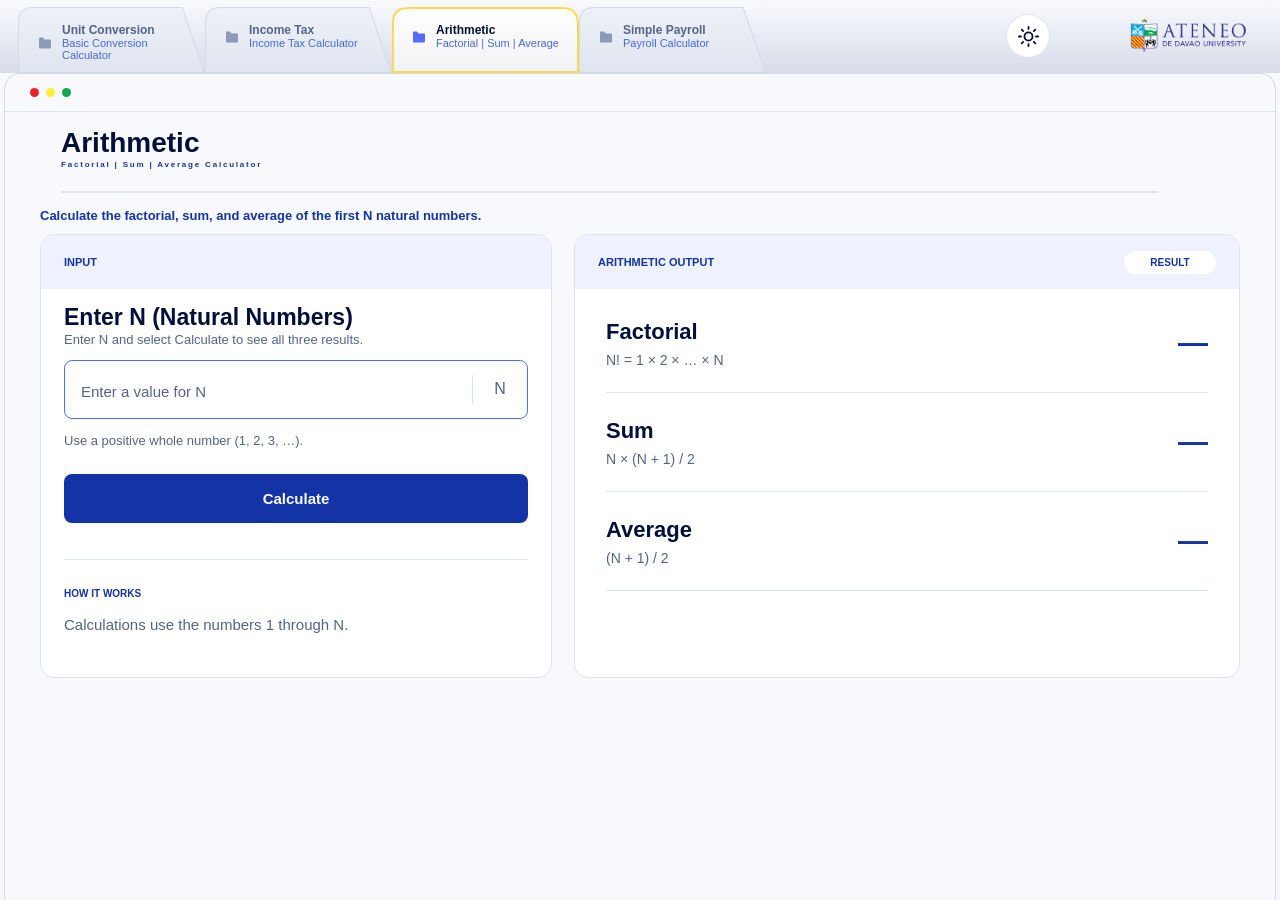
==== arithmetic.html @ 36c7a30d "Add files via upload" ====
<!doctype html>
<html lang="en">
  <head>
    <meta charset="UTF-8" />
    <meta name="viewport" content="width=device-width, initial-scale=1.0" />
    <meta name="description" content="Factorial, sum, and average of the first N natural numbers" />
    <link rel="icon" type="image/png" href="favicon.png" />
    <title>Arithmetic | CS 1130</title>
    <link rel="stylesheet" href="styles.css" />
    <script>
      if (localStorage.getItem("cs1130-theme") === "dark") {
        document.documentElement.dataset.theme = "dark";
      }
    </script>
  </head>
  <body>
    <div class="app-frame">
      <header class="top-navigation">
        <a href="index.html" class="logo-link" aria-label="Return to Home Page" title="Return to Home Page">
          <img
          id="ateneo-logo"
          class="ateneo-logo"
          src="assets/a1c12.png"
          alt="Ateneo de Davao University"
        />
        </a>
        <nav class="assignment-tabs" aria-label="Assignments">
          <a class="assignment-tab" href="unit-conversion.html">
            <img class="tab-shape light-active" src="assets/8b995.svg" alt="" />
            <img class="tab-shape light-inactive" src="assets/d2b93.svg" alt="" />
            <img class="tab-shape dark-active" src="assets/47702.svg" alt="" />
            <img class="tab-shape dark-inactive" src="assets/4b747.svg" alt="" />
            <span class="tab-copy">
              <img class="folder-icon light-folder" src="assets/92afd.svg" alt="" />
              <img class="folder-icon dark-folder" src="assets/79f76.svg" alt="" />
              <span>
                <strong>Unit Conversion</strong>
                <small>Basic Conversion Calculator</small>
              </span>
            </span>
          </a>
          <a class="assignment-tab" href="income-tax-calculator.html">
            <img class="tab-shape light-active" src="assets/8b995.svg" alt="" />
            <img class="tab-shape light-inactive" src="assets/d2b93.svg" alt="" />
            <img class="tab-shape dark-active" src="assets/47702.svg" alt="" />
            <img class="tab-shape dark-inactive" src="assets/4b747.svg" alt="" />
            <span class="tab-copy">
              <img class="folder-icon light-folder" src="assets/92afd.svg" alt="" />
              <img class="folder-icon dark-folder" src="assets/79f76.svg" alt="" />
              <span>
                <strong>Income Tax</strong>
                <small>Income Tax Calculator</small>
              </span>
            </span>
          </a>
          <a class="assignment-tab active" href="arithmetic.html" aria-current="page">
            <img class="tab-shape light-active" src="assets/8b995.svg" alt="" />
            <img class="tab-shape light-inactive" src="assets/d2b93.svg" alt="" />
            <img class="tab-shape dark-active" src="assets/47702.svg" alt="" />
            <img class="tab-shape dark-inactive" src="assets/4b747.svg" alt="" />
            <span class="tab-copy">
              <img class="folder-icon light-folder" src="assets/15833.svg" alt="" />
              <img class="folder-icon dark-folder" src="assets/412c1.svg" alt="" />
              <span>
                <strong>Arithmetic</strong>
                <small>Factorial | Sum | Average</small>
              </span>
            </span>
          </a>
          <a class="assignment-tab" href="simple-payroll.html">
            <img class="tab-shape light-active" src="assets/8b995.svg" alt="" />
            <img class="tab-shape light-inactive" src="assets/d2b93.svg" alt="" />
            <img class="tab-shape dark-active" src="assets/47702.svg" alt="" />
            <img class="tab-shape dark-inactive" src="assets/4b747.svg" alt="" />
            <span class="tab-copy">
              <img class="folder-icon light-folder" src="assets/92afd.svg" alt="" />
              <img class="folder-icon dark-folder" src="assets/79f76.svg" alt="" />
              <span>
                <strong>Simple Payroll</strong>
                <small>Payroll Calculator</small>
              </span>
            </span>
          </a>
        </nav>
        <button
          id="theme-button"
          class="theme-button"
          type="button"
          aria-label="Switch to dark mode"
        >
          <img id="theme-icon" src="assets/b1186.svg" alt="" />
        </button>
      </header>
      <main class="workspace">
        <div class="window-dots" aria-hidden="true">
          <img src="assets/c9fa6.svg" alt="" />
          <img src="assets/9e541.svg" alt="" />
          <img src="assets/86e71.svg" alt="" />
        </div>
        <div class="workspace-content">
          <header class="page-title">
            <h1>Arithmetic</h1>
            <p>Factorial | Sum | Average Calculator</p>
          </header>
          <p class="instruction">Calculate the factorial, sum, and average of the first N natural numbers.</p>
          <div class="arithmetic-layout">
            <section class="panel arithmetic-input">
              <header class="panel-header">
                <strong>INPUT</strong>
              </header>
              <div class="panel-body">
                <h2>Enter N (Natural Numbers)</h2>
                <p>Enter N and select Calculate to see all three results.</p>
                <div class="number-field">
                  <input
                    id="arithmetic-n-input"
                    type="number"
                    min="1"
                    step="1"
                    placeholder="Enter a value for N"
                    aria-label="Natural number N"
                  />
                  <span>N</span>
                </div>
                <p id="arithmetic-help" class="input-help">
                  Use a positive whole number (1, 2, 3, …).
                </p>
                <button id="arithmetic-calc-btn" class="primary-button" type="button">
                  Calculate
                </button>
                <div class="how-it-works">
                  <strong>HOW IT WORKS</strong>
                  <p>Calculations use the numbers 1 through N.</p>
                </div>
              </div>
            </section>
            <section class="panel arithmetic-output">
              <header class="panel-header">
                <strong>ARITHMETIC OUTPUT</strong>
                <span>RESULT</span>
              </header>
              <div class="panel-body">
                <div class="arithmetic-row">
                  <span>
                    <strong>Factorial</strong>
                    <small>N! = 1 × 2 × … × N</small>
                  </span>
                  <b id="res-factorial">—</b>
                </div>
                <div class="arithmetic-row">
                  <span>
                    <strong>Sum</strong>
                    <small>N × (N + 1) / 2</small>
                  </span>
                  <b id="res-sum">—</b>
                </div>
                <div class="arithmetic-row">
                  <span>
                    <strong>Average</strong>
                    <small>(N + 1) / 2</small>
                  </span>
                  <b id="res-average">—</b>
                </div>
              </div>
            </section>
          </div>
        </div>
      </main>
    </div>
    <script>
      (function () {
        const logo = document.getElementById("ateneo-logo");
        const btn = document.getElementById("theme-button");
        const icon = document.getElementById("theme-icon");

        function applyTheme(isDark) {
          document.documentElement.dataset.theme = isDark ? "dark" : "light";
          localStorage.setItem("cs1130-theme", isDark ? "dark" : "light");
          logo.src = isDark ? "assets/cee41.png" : "assets/a1c12.png";
          icon.src = isDark ? "assets/c409f.svg" : "assets/b1186.svg";
          btn.setAttribute("aria-label", isDark ? "Switch to light mode" : "Switch to dark mode");
        }

        applyTheme(localStorage.getItem("cs1130-theme") === "dark");

        btn.addEventListener("click", function () {
          const isDark = document.documentElement.dataset.theme === "dark";
          applyTheme(!isDark);
        });
      })();
    </script>
    <script>
    <!-- Arithmetic Calculator Script -->
---- styles.css ----
*, ::before, ::after {
  box-sizing: border-box;
  border-width: 0;
  border-style: solid;
}
html, body, h1, h2, h3, p, figure, blockquote, ul, ol, dl, dd {
  margin: 0;
}
button, input, select, textarea {
  font-family: inherit;
  font-size: 100%;
  font-weight: inherit;
  line-height: inherit;
  color: inherit;
  margin: 0;
  padding: 0;
}
img, svg {
  display: block;
  max-width: 100%;
}
table {
  text-indent: 0;
  border-color: inherit;
  border-collapse: collapse;
}


@font-face {
  font-family: "Arimo:Bold";
  src: url("https://static.figma.com/font/Arimo_wght__1") format("woff2");
  font-style: normal;
  font-weight: 700;
}

@font-face {
  font-family: "Arimo:Regular";
  src: url("https://static.figma.com/font/Arimo_wght__1") format("woff2");
  font-style: normal;
  font-weight: 400;
}


  :root {
    color: #00103b;
    background: #f7f9fd;
    font-family: "Arimo:Regular", Arial, sans-serif;
    font-synthesis: none;
    --page: #f7f9fd;
    --workspace: #f8f9fd;
    --surface: #ffffff;
    --surface-soft: #eef2ff;
    --surface-row: #f8f9fd;
    --text: #00103b;
    --muted: #526587;
    --primary: #1433a6;
    --button: #1433a6;
    --border: #dde3ef;
    --frame-border: #d2daea;
    --nav-start: #f8fafd;
    --nav-end: #d8dcea;
  }

  :root[data-theme="dark"] {
    color: #edf2ff;
    background: #101625;
    --page: #101625;
    --workspace: #141d2e;
    --surface: #1a2438;
    --surface-soft: #23304b;
    --surface-row: #141d2e;
    --text: #edf2ff;
    --muted: #afbedb;
    --primary: #a4b8ff;
    --button: #4864df;
    --border: #35435d;
    --frame-border: #35435d;
    --nav-start: #1a2438;
    --nav-end: #101827;
  }

body {
    min-width: 320px;
    min-height: 100vh;
    background: var(--page);
  }

button,
input {
  font: inherit;
}

* {
  scrollbar-color: var(--muted) var(--workspace);
}

.app-frame {
  min-height: 100vh;
  background: var(--page);
}

.top-navigation {
  position: relative;
  height: 73px;
  overflow: hidden;
  background: linear-gradient(180deg, var(--nav-start), var(--nav-end));
}

.assignment-tabs {
  position: absolute;
  left: 18px;
  top: 7px;
  display: flex;
  width: min(748px, calc(100% - 470px));
}

.assignment-tab {
  position: relative;
  width: 187px;
  height: 66px;
  flex: 0 0 187px;
  color: #475f8c;
  text-decoration: none;
}

.tab-shape {
  position: absolute;
  inset: 0;
  width: 188px;
  height: 66px;
}

.assignment-tab .light-active,
.assignment-tab .dark-active,
.assignment-tab .dark-inactive,
[data-theme="dark"] .assignment-tab .light-inactive {
  display: none;
}

.assignment-tab.active .light-inactive,
[data-theme="dark"] .assignment-tab .light-active {
  display: none;
}

.assignment-tab.active .light-active,
[data-theme="dark"] .assignment-tab .dark-inactive,
[data-theme="dark"] .assignment-tab.active .dark-active {
  display: block;
}

[data-theme="dark"] .assignment-tab.active .dark-inactive {
  display: none;
}

.tab-copy {
  position: absolute;
  z-index: 1;
  top: 17px;
  left: 20px;
  display: flex;
  gap: 10px;
  align-items: center;
}

.folder-icon {
  width: 14px;
  height: 14px;
  flex: 0 0 14px;
}

.dark-folder,
[data-theme="dark"] .light-folder {
  display: none;
}

[data-theme="dark"] .dark-folder {
  display: block;
}

.tab-copy > span {
  display: flex;
  width: 135px;
  flex-direction: column;
  gap: 2px;
}

.tab-copy strong {
  color: var(--text);
  font-family: "Arimo:Bold", Arial, sans-serif;
  font-size: 12px;
  line-height: 1;
}

.assignment-tab:not(.active) .tab-copy strong {
  color: var(--muted);
}

.tab-copy small {
  color: #4669ea;
  font-family: "Arimo:Regular", Arial, sans-serif;
  font-size: 11px;
  line-height: 1.05;
}

[data-theme="dark"] .tab-copy small {
  color: #a6b8ff;
}

.ateneo-logo {
  position: absolute;
  z-index: 2;
  top: -9px;
  right: 26px;
  width: 182px;
  height: 102px;
  object-fit: contain;
  pointer-events: none;
}

.theme-button {
  position: absolute;
  z-index: 3;
  top: 14px;
  right: 230px;
  display: flex;
  align-items: center;
  justify-content: center;
  width: 44px;
  height: 44px;
  padding: 0;
  border: 1px solid var(--border);
  border-radius: 50%;
  background: var(--surface);
  cursor: pointer;
}

.theme-button img {
  display: block;
  width: 21px;
  height: 21px;
  object-fit: contain;
  flex-shrink: 0;
  margin: 0;
}

.workspace {
  min-height: calc(100vh - 73px);
  margin: 0 4px;
  overflow: hidden;
  border: 1px solid var(--frame-border);
  border-bottom: 0;
  border-radius: 16px 16px 0 0;
  background: var(--workspace);
}

.window-dots {
  display: flex;
  height: 38px;
  gap: 7px;
  align-items: center;
  padding-left: 25px;
  border-bottom: 1px solid var(--border);
}

.window-dots img {
  width: 9px;
  height: 9px;
}

.workspace-content {
  width: min(1200px, calc(100% - 50px));
  margin: 0 auto;
  padding: 14px 0 54px;
}

.page-title {
  height: 67px;
  margin: 0 82px 13px 21px;
  border-bottom: 2px solid var(--border);
}

.page-title h1 {
  color: var(--text);
  font-family: "Arimo:Bold", Arial, sans-serif;
  font-size: 28px;
  line-height: 34px;
}

.page-title p {
  color: var(--primary);
  font-family: "Arimo:Bold", Arial, sans-serif;
  font-size: 8px;
  font-weight: 700;
  letter-spacing: 1.8px;
}

.instruction {
  margin-bottom: 8px;
  color: var(--primary);
  font-family: "Arimo:Bold", Arial, sans-serif;
  font-size: 13px;
  font-weight: 700;
  line-height: 20px;
}

.conversion-layout,
.arithmetic-layout {
  display: grid;
  grid-template-columns: minmax(360px, 512px) minmax(480px, 1fr);
  gap: 22px;
}

.panel {
  overflow: hidden;
  border: 1px solid var(--border);
  border-radius: 14px;
  background: var(--surface);
}

.panel-header {
  display: flex;
  height: 54px;
  align-items: center;
  justify-content: space-between;
  padding: 0 23px;
  background: var(--surface-soft);
  color: var(--primary);
  font-family: "Arimo:Bold", Arial, sans-serif;
  font-size: 11px;
  font-weight: 700;
}

.panel-header > span {
  min-width: 92px;
  padding: 6px 14px;
  border-radius: 999px;
  background: var(--surface);
  font-size: 10px;
  text-align: center;
}

.conversion-controls,
.conversion-output,
.arithmetic-input,
.arithmetic-output {
  min-height: 444px;
}

.conversion-controls .panel-body {
  padding: 7px 23px 20px;
}

.panel h2 {
  color: var(--text);
  font-family: "Arimo:Bold", Arial, sans-serif;
  font-size: 21px;
  font-weight: 700;
  line-height: 1.25;
}

.conversion-controls h2 {
  margin-bottom: 9px;
}

.unit-column-labels {
  display: grid;
  grid-template-columns: repeat(2, 1fr);
  gap: 16px;
  margin-bottom: 7px;
  color: var(--muted);
  font-family: "Arimo:Bold", Arial, sans-serif;
  font-size: 11px;
  text-transform: uppercase;
}

.unit-options {
  display: grid;
  grid-template-columns: repeat(2, 1fr);
  gap: 10px 16px;
}

.unit-option {
  display: flex;
  height: 56px;
  align-items: center;
  justify-content: space-between;
  padding: 0 15px;
  border: 1px solid var(--border);
  border-radius: 9px;
  background: var(--workspace);
  color: var(--text);
  cursor: pointer;
  font-family: "Arimo:Bold", Arial, sans-serif;
  font-size: 15px;
}

.unit-option strong {
  color: var(--muted);
  font-size: 16px;
}

.unit-option.selected {
  border-color: var(--button);
  background: var(--button);
  color: white;
}

.unit-option.selected strong {
  color: white;
}

[data-theme="dark"] .unit-option.selected {
  color: #edf2ff;
}

.section-label {
  display: block;
  margin: 28px 0 10px;
  color: var(--primary);
  font-family: "Arimo:Bold", Arial, sans-serif;
  font-size: 11px;
  font-weight: 700;
}

.number-field,
.currency-field {
  display: flex;
  height: 59px;
  overflow: hidden;
  border: 1px solid #526dff;
  border-radius: 8px;
  background: var(--surface);
}

[data-theme="dark"] .number-field,
[data-theme="dark"] .currency-field,
[data-theme="dark"] .employee-card input,
[data-theme="dark"] .delete-area input {
  border-color: #829aff;
}

.number-field input,
.currency-field input {
  min-width: 0;
  flex: 1;
  border: 0;
  outline: 0;
  background: transparent;
  color: var(--text);
  font-family: "Arimo:Bold", Arial, sans-serif;
  font-size: 24px;
  font-weight: 700;
  padding: 0 16px;
}

.number-field input::placeholder,
.currency-field input::placeholder {
  color: var(--muted);
  font-family: "Arimo:Regular", Arial, sans-serif;
  font-size: 15px;
  font-weight: 400;
}

.number-field > span {
  display: grid;
  width: 55px;
  height: 29px;
  place-items: center;
  align-self: center;
  border-left: 1px solid var(--border);
  color: var(--muted);
  font-family: "Arimo:Bold", Arial, sans-serif;
  font-size: 16px;
}

.conversion-action {
  display: grid;
  grid-template-columns: 1fr 162px;
  gap: 16px;
  align-items: center;
  margin-top: 17px;
}

.conversion-action p {
  color: var(--muted);
  font-size: 12px;
}

.primary-button {
  height: 49px;
  border: 0;
  border-radius: 8px;
  background: var(--button);
  color: white;
  cursor: pointer;
  font-family: "Arimo:Bold", Arial, sans-serif;
  font-size: 15px;
  font-weight: 700;
}

.primary-button:hover {
  filter: brightness(1.08);
}

.conversion-output .panel-body {
  padding: 29px 31px 20px;
}

.equals-copy {
  margin-top: 15px;
  color: var(--muted);
  font-size: 16px;
}

.large-result {
  display: flex;
  align-items: flex-start;
  margin-top: 30px;
  color: var(--primary);
  font-family: "Arimo:Bold", Arial, sans-serif;
}

.large-result strong {
  max-width: calc(100% - 95px);
  overflow: hidden;
  font-size: clamp(64px, 7.6vw, 96px);
  line-height: 1;
  text-overflow: ellipsis;
}

.large-result span {
  margin: 7px 0 0 12px;
  font-size: 44px;
  line-height: 1;
}

.result-name {
  margin: 8px 0 25px 3px;
  color: var(--muted);
  font-size: 16px;
}

.formula {
  display: flex;
  flex-direction: column;
  gap: 11px;
  padding-top: 23px;
  border-top: 1px solid var(--border);
}

.formula span {
  color: var(--primary);
  font-family: "Arimo:Bold", Arial, sans-serif;
  font-size: 10px;
  font-weight: 700;
}

.formula strong {
  color: var(--text);
  font-family: "Arimo:Bold", Arial, sans-serif;
  font-size: 18px;
}

.tax-layout {
  display: grid;
  grid-template-columns: minmax(520px, 708px) minmax(340px, 468px);
  gap: 22px;
}

.tax-table-panel {
  min-height: 444px;
}

.tax-table-panel .panel-body {
  padding: 14px 15px 0;
}

.tax-table {
  font-size: 13px;
}

.tax-table-heading,
.tax-column-labels,
.tax-row {
  display: grid;
  grid-template-columns: 22% 23% 55%;
  align-items: center;
}

.tax-table-heading {
  min-height: 28px;
  padding: 0 8px;
  font-family: "Arimo:Bold", Arial, sans-serif;
}

.tax-table-heading strong:first-child {
  grid-column: 1 / 3;
}

.tax-column-labels {
  min-height: 28px;
  padding: 0 8px;
  border-bottom: 1px solid var(--border);
  color: var(--muted);
  font-family: "Arimo:Bold", Arial, sans-serif;
  font-size: 12px;
}

.tax-row {
  min-height: 46px;
  padding: 5px 8px;
  border-radius: 5px;
  color: var(--text);
}

.tax-row:nth-of-type(odd) {
  background: var(--surface-row);
}

.table-formula {
  margin: 0 8px;
  padding: 13px 0;
  border-top: 1px solid var(--border);
  color: var(--primary);
  font-family: "Arimo:Bold", Arial, sans-serif;
  font-size: 12px;
  font-weight: 700;
}

.tax-side {
  display: flex;
  flex-direction: column;
  gap: 20px;
}

.tax-input-card {
  min-height: 198px;
}

.tax-input-card .panel-body {
  padding: 0 23px 23px;
}

.tax-input-card .panel-header {
  background: var(--surface);
}

.currency-field {
  height: 56px;
  margin-bottom: 20px;
}

.currency-field > span {
  display: grid;
  width: 46px;
  place-items: center;
  border-right: 1px solid var(--border);
  color: var(--primary);
  font-family: "Arimo:Bold", Arial, sans-serif;
  font-size: 18px;
}

.currency-field input {
  font-family: "Arimo:Regular", Arial, sans-serif;
  font-size: 15px;
  font-weight: 400;
}

.tax-input-card .primary-button {
  width: 100%;
  height: 44px;
}

.tax-output-card {
  min-height: 226px;
}

.tax-output-card .panel-body {
  padding: 18px 23px 10px;
}

.tax-output-card h2 {
  font-size: 18px;
}

.tax-result {
  display: block;
  margin: 3px 0 2px;
  color: var(--primary);
  font-family: "Arimo:Bold", Arial, sans-serif;
  font-size: clamp(30px, 4vw, 44px);
  line-height: 1.25;
}

.tax-output-card p {
  color: var(--muted);
  font-size: 13px;
}

.tax-output-card small {
  display: block;
  margin-top: 13px;
  padding-top: 13px;
  border-top: 1px solid var(--border);
  color: var(--muted);
  font-size: 11px;
}

.arithmetic-input .panel-body {
  padding: 14px 23px;
}

.arithmetic-input h2 {
  font-size: 23px;
}

.arithmetic-input h2 + p,
.input-help {
  color: var(--muted);
  font-size: 13px;
}

.arithmetic-input .number-field {
  margin-top: 13px;
}

.arithmetic-input .input-help {
  margin: 14px 0 26px;
}

.arithmetic-input .input-help.error {
  color: #d52b3f;
}

.arithmetic-input .primary-button {
  width: 100%;
}

.how-it-works {
  margin-top: 36px;
  padding-top: 23px;
  border-top: 1px solid var(--border);
}

.how-it-works strong {
  color: var(--primary);
  font-family: "Arimo:Bold", Arial, sans-serif;
  font-size: 10px;
}

.how-it-works p {
  margin-top: 15px;
  color: var(--muted);
  font-size: 15px;
}

.arithmetic-output .panel-body {
  padding: 5px 31px;
}

.arithmetic-row {
  display: flex;
  min-height: 99px;
  align-items: center;
  justify-content: space-between;
  border-bottom: 1px solid var(--border);
}

.arithmetic-row > span {
  display: flex;
  flex-direction: column;
  gap: 7px;
}

.arithmetic-row strong {
  color: var(--text);
  font-family: "Arimo:Bold", Arial, sans-serif;
  font-size: 22px;
}

.arithmetic-row small {
  color: var(--muted);
  font-size: 14px;
}

.arithmetic-row b {
  max-width: 55%;
  overflow: hidden;
  color: var(--primary);
  font-family: "Arimo:Bold", Arial, sans-serif;
  font-size: 30px;
  text-overflow: ellipsis;
}

.payroll-layout {
  display: grid;
  grid-template-columns: 304px minmax(650px, 1fr);
  gap: 22px;
}

.employee-card,
.payroll-list {
  min-height: 444px;
}

.employee-card .panel-body {
  padding: 17px 21px 12px;
}

.employee-card label {
  display: flex;
  flex-direction: column;
  gap: 7px;
  margin-bottom: 16px;
}

.employee-card label > span,
.delete-area label > span {
  color: var(--text);
  font-family: "Arimo:Bold", Arial, sans-serif;
  font-size: 12px;
}

.employee-card input,
.delete-area input {
  width: 100%;
  height: 40px;
  padding: 0 11px;
  border: 1px solid #526dff;
  border-radius: 8px;
  outline: 0;
  background: var(--surface);
  color: var(--text);
  font-size: 12px;
}

.employee-card input::placeholder,
.delete-area input::placeholder {
  color: var(--muted);
}

.two-fields {
  display: grid;
  grid-template-columns: 1fr 1fr;
  gap: 14px;
}

.employee-card .primary-button {
  width: 100%;
  height: 44px;
}

.how-it-works.compact {
  margin-top: 19px;
  padding-top: 15px;
}

.how-it-works.compact p {
  margin-top: 9px;
  font-size: 12px;
}

.payroll-list .panel-body {
  padding: 0 23px 14px;
}

.payroll-table-wrap {
  min-height: 144px;
  overflow-x: auto;
}

.payroll-list table {
  width: 100%;
  min-width: 710px;
  border-collapse: collapse;
  color: var(--text);
  font-size: 12px;
  text-align: left;
}

.payroll-list th {
  height: 47px;
  border-bottom: 1px solid var(--border);
  font-family: "Arimo:Bold", Arial, sans-serif;
  white-space: nowrap;
}

.payroll-list td {
  padding: 9px 5px 9px 0;
  border-bottom: 1px solid var(--border);
  white-space: nowrap;
}

.empty-payroll {
  padding: 48px 10px 31px;
  color: var(--text);
  text-align: center;
}

.empty-payroll strong {
  font-family: "Arimo:Bold", Arial, sans-serif;
  font-size: 20px;
}

.empty-payroll p {
  margin-top: 9px;
  color: var(--muted);
  font-size: 13px;
}

.line-note {
  padding: 14px 0 11px;
  border-top: 1px solid var(--border);
  color: var(--muted);
  font-size: 12px;
}

.payroll-formulas {
  display: flex;
  justify-content: space-between;
  padding-bottom: 16px;
  color: var(--primary);
  font-family: "Arimo:Bold", Arial, sans-serif;
  font-size: 12px;
}

.delete-area {
  display: grid;
  grid-template-columns: 1fr 170px 226px;
  gap: 16px;
  align-items: end;
  padding-top: 19px;
  border-top: 1px solid var(--border);
}

.delete-area > div > strong {
  color: var(--primary);
  font-family: "Arimo:Bold", Arial, sans-serif;
  font-size: 11px;
}

.delete-area p {
  margin-top: 12px;
  color: var(--muted);
  font-size: 13px;
}

.delete-area label {
  display: flex;
  flex-direction: column;
  gap: 7px;
}

.delete-area button {
  height: 40px;
  border: 1px solid var(--button);
  border-radius: 8px;
  background: var(--surface);
  color: var(--primary);
  cursor: pointer;
  font-family: "Arimo:Bold", Arial, sans-serif;
  font-size: 13px;
}

.table-update-note {
  margin-top: 20px;
  color: var(--muted);
  font-size: 12px;
}

@media (max-width: 1050px) {

  .ateneo-logo {
    right: 13px;
    width: 160px;
  }

  .theme-button {
    right: 194px;
  }

  .workspace-content {
    width: calc(100% - 50px);
  }

  .conversion-layout,
  .arithmetic-layout {
    grid-template-columns: minmax(330px, 0.77fr) minmax(420px, 1fr);
    gap: 17px;
  }

  .tax-layout {
    grid-template-columns: 1.5fr 1fr;
  }

  .payroll-layout {
    grid-template-columns: 246px minmax(600px, 1fr);
  }
}

@media (max-width: 1060px) and (min-width: 961px) {
  .assignment-tabs {
    width: calc(100% - 270px);
  }

  .assignment-tab {
    width: 25%;
    flex: 1 1 0;
    min-width: 0;
  }

  .tab-shape {
    width: 100%;
  }

  .tab-copy {
    left: 14px;
    right: 12px;
    gap: 8px;
  }

  .tab-copy > span {
    width: auto;
    min-width: 0;
  }

  .tab-copy strong,
  .tab-copy small {
    overflow: hidden;
    text-overflow: ellipsis;
    white-space: nowrap;
  }
}

@media (max-width: 960px) {
  .top-navigation {
    height: 136px;
  }

  .ateneo-logo {
    top: -13px;
    right: auto;
    left: 24px;
    width: 176px;
    height: 99px;
  }

  .theme-button {
    top: 10px;
    right: 24px;
  }

  .assignment-tabs {
    top: 64px;
    left: 24px;
    display: grid;
    width: calc(100% - 48px);
    grid-template-columns: repeat(4, 1fr);
    gap: 8px;
  }

  .assignment-tab {
    width: auto;
    height: 64px;
  }

  .tab-shape,
  .folder-icon {
    display: none !important;
  }

  .assignment-tab {
    overflow: hidden;
    border: 1px solid var(--frame-border);
    border-radius: 8px;
    background: linear-gradient(180deg, var(--surface-soft), var(--nav-end));
  }

  .assignment-tab.active {
    border: 2px solid #ffda4d;
    background: linear-gradient(180deg, var(--surface), var(--nav-start));
  }

  .tab-copy {
    top: 10px;
    left: 10px;
    display: block;
  }

  .tab-copy > span {
    width: auto;
  }

  .tab-copy small {
    margin-top: 4px;
  }

  .workspace {
    min-height: calc(100vh - 136px);
    margin: 0;
  }

  .window-dots {
    display: none;
  }

  .workspace-content {
    width: calc(100% - 46px);
    padding-top: 23px;
  }

  .page-title {
    height: 67px;
    margin: 0 0 13px;
    border-bottom-width: 1px;
  }

  .page-title p {
    font-size: 11px;
    letter-spacing: 0.2px;
  }

  .instruction {
    margin-bottom: 16px;
  }

  .conversion-layout,
  .arithmetic-layout {
    grid-template-columns: repeat(2, minmax(0, 1fr));
    gap: 16px;
  }

  .conversion-controls,
  .conversion-output {
    min-height: 494px;
  }

  .conversion-controls .panel-body {
    padding-top: 16px;
  }

  .conversion-controls h2 {
    font-size: 18px;
    margin-bottom: 25px;
  }

  .unit-options {
    gap: 10px 12px;
  }

  .unit-option {
    padding: 0 11px;
    font-size: 13px;
  }

  .unit-option strong {
    font-size: 14px;
  }

  .section-label {
    margin-top: 21px;
  }

  .conversion-action {
    display: flex;
    flex-direction: column;
    align-items: stretch;
    margin-top: 14px;
  }

  .conversion-action p {
    order: 0;
  }

  .conversion-action button {
    order: 1;
  }

  .conversion-output .panel-body {
    padding: 30px 23px;
  }

  .tax-layout,
  .payroll-layout {
    grid-template-columns: 1fr;
  }

  .tax-table-panel {
    overflow-x: auto;
  }

  .tax-table-panel .panel-body {
    min-width: 620px;
  }

  .payroll-layout {
    grid-template-columns: 246px minmax(600px, 1fr);
    overflow-x: auto;
  }
}

@media (max-width: 560px) {
  .top-navigation {
    height: 208px;
  }

  .ateneo-logo {
    left: 12px;
  }

  .theme-button {
    right: 16px;
  }

  .assignment-tabs {
    left: 12px;
    width: calc(100% - 24px);
    grid-template-columns: repeat(2, 1fr);
  }

  .workspace {
    min-height: calc(100vh - 208px);
  }

  .workspace-content {
    width: calc(100% - 30px);
  }

  .page-title h1 {
    font-size: 26px;
  }

  .conversion-layout,
  .arithmetic-layout,
  .tax-layout,
  .payroll-layout {
    grid-template-columns: 1fr;
    overflow: visible;
  }

  .conversion-controls h2 {
    margin-bottom: 25px;
  }

  .conversion-output {
    min-height: 494px;
  }

  .large-result strong {
    font-size: 68px;
  }

  .tax-table-panel .panel-body {
    overflow-x: auto;
  }

  .tax-table {
    min-width: 590px;
  }

  .payroll-list .panel-body {
    padding-inline: 15px;
  }

  .delete-area {
    grid-template-columns: 1fr;
  }

  .payroll-formulas {
    flex-direction: column;
    gap: 10px;
  }
}

@media (prefers-reduced-motion: reduce) {
  *,
  *::before,
  *::after {
    scroll-behavior: auto !important;
    transition-duration: 0.01ms !important;
  }
}

/* Clickable ADDU Logo Link & Theme Button Responsive Alignment */
.logo-link {
  position: absolute;
  z-index: 2;
  top: 0;
  right: 26px;
  display: flex;
  align-items: center;
  justify-content: flex-end;
  width: 182px;
  height: 73px;
  cursor: pointer;
  transition: opacity 0.15s ease, transform 0.15s ease;
}

.logo-link:hover {
  opacity: 0.88;
  transform: scale(1.015);
}

.logo-link .ateneo-logo {
  position: static;
  width: 100%;
  height: 100%;
  object-fit: contain;
  object-position: right center;
  pointer-events: auto;
}

@media (max-width: 1050px) {
  .logo-link {
    right: 13px;
    width: 160px;
    height: 73px;
  }

  .theme-button {
    top: 14px;
    right: 194px;
  }
}

@media (max-width: 960px) {
  .logo-link {
    top: 0;
    right: auto;
    left: 24px;
    justify-content: flex-start;
    width: 176px;
    height: 64px;
  }

  .logo-link .ateneo-logo {
    object-position: left center;
  }

  .theme-button {
    top: 10px;
    right: 24px;
  }
}

@media (max-width: 560px) {
  .logo-link {
    left: 12px;
    width: 164px;
    height: 64px;
  }

  .theme-button {
    top: 10px;
    right: 16px;
  }
}

/* Home Page Layout (Matches Reference Mockup) */
.home-workspace {
  padding-top: 68px;
}

.home-top-divider {
  height: 1px;
  margin-bottom: 14px;
  background: var(--border);
}

.home-hero-card {
  padding: 50px 36px 52px;
  margin-bottom: 22px;
}

.home-eyebrow {
  display: block;
  margin-bottom: 14px;
  color: var(--primary);
  font-family: "Arimo:Bold", Arial, sans-serif;
  font-size: 11px;
  font-weight: 700;
  letter-spacing: 0.4px;
}

.home-hero-card h1 {
  margin-bottom: 26px;
  color: var(--text);
  font-family: "Arimo:Bold", Arial, sans-serif;
  font-size: clamp(28px, 3.6vw, 38px);
  font-weight: 700;
  line-height: 1.15;
}

.home-author {
  color: var(--muted);
  font-size: 12px;
}

.home-tools-panel {
  border-radius: 14px;
}

.home-tools-header {
  height: 60px;
  padding: 0 26px;
  border-bottom: 1px solid var(--border);
}

.home-tools-header strong {
  color: var(--primary);
  font-size: 11px;
  letter-spacing: 0.3px;
}

.home-tools-header h2 {
  color: var(--text);
  font-size: 19px;
  font-weight: 700;
}

.home-tools-grid {
  display: grid;
  grid-template-columns: repeat(2, minmax(0, 1fr));
}

.home-tool-card {
  display: flex;
  align-items: center;
  gap: 18px;
  padding: 36px 26px;
  border-right: 1px solid var(--border);
  border-bottom: 1px solid var(--border);
  background: var(--surface);
  color: var(--text);
  text-decoration: none;
  transition: background 0.15s ease;
}

.home-tool-card:nth-child(2n) {
  border-right: 0;
}

.home-tool-card:hover {
  background: var(--workspace);
}

.home-tool-badge {
  display: grid;
  width: 50px;
  height: 50px;
  flex: 0 0 50px;
  place-items: center;
  border: 1px solid var(--border);
  border-radius: 11px;
  background: var(--workspace);
  color: var(--primary);
  font-family: "Arimo:Bold", Arial, sans-serif;
  font-size: 16px;
  font-weight: 700;
}

.home-tool-info {
  min-width: 0;
  flex: 1;
}

.home-tool-assignment {
  display: block;
  margin-bottom: 5px;
  color: var(--primary);
  font-family: "Arimo:Bold", Arial, sans-serif;
  font-size: 10px;
  font-weight: 700;
  letter-spacing: 0.8px;
}

.home-tool-info h3 {
  margin-bottom: 5px;
  color: var(--text);
  font-family: "Arimo:Bold", Arial, sans-serif;
  font-size: 18px;
  font-weight: 700;
  line-height: 1.2;
}

.home-tool-info p {
  color: var(--muted);
  font-size: 12px;
  line-height: 1.35;
}

.home-tool-arrow {
  color: var(--primary);
  font-family: "Arimo:Bold", Arial, sans-serif;
  font-size: 16px;
  font-weight: 700;
  transition: transform 0.15s ease;
}

.home-tool-card:hover .home-tool-arrow {
  transform: translateX(4px);
}

.home-tools-footer {
  display: flex;
  flex-direction: column;
  gap: 5px;
  padding: 20px 26px;
  background: var(--surface-soft);
}

.home-tools-footer strong {
  color: var(--primary);
  font-family: "Arimo:Bold", Arial, sans-serif;
  font-size: 13px;
  font-weight: 700;
}

.home-tools-footer span {
  color: var(--muted);
  font-size: 12px;
}

@media (max-width: 960px) {
  .home-workspace {
    padding-top: 24px;
  }

  .home-hero-card {
    padding: 32px 24px;
  }

  .home-tools-grid {
    grid-template-columns: 1fr;
  }

  .home-tool-card {
    border-right: 0;
    padding: 26px 22px;
  }
}
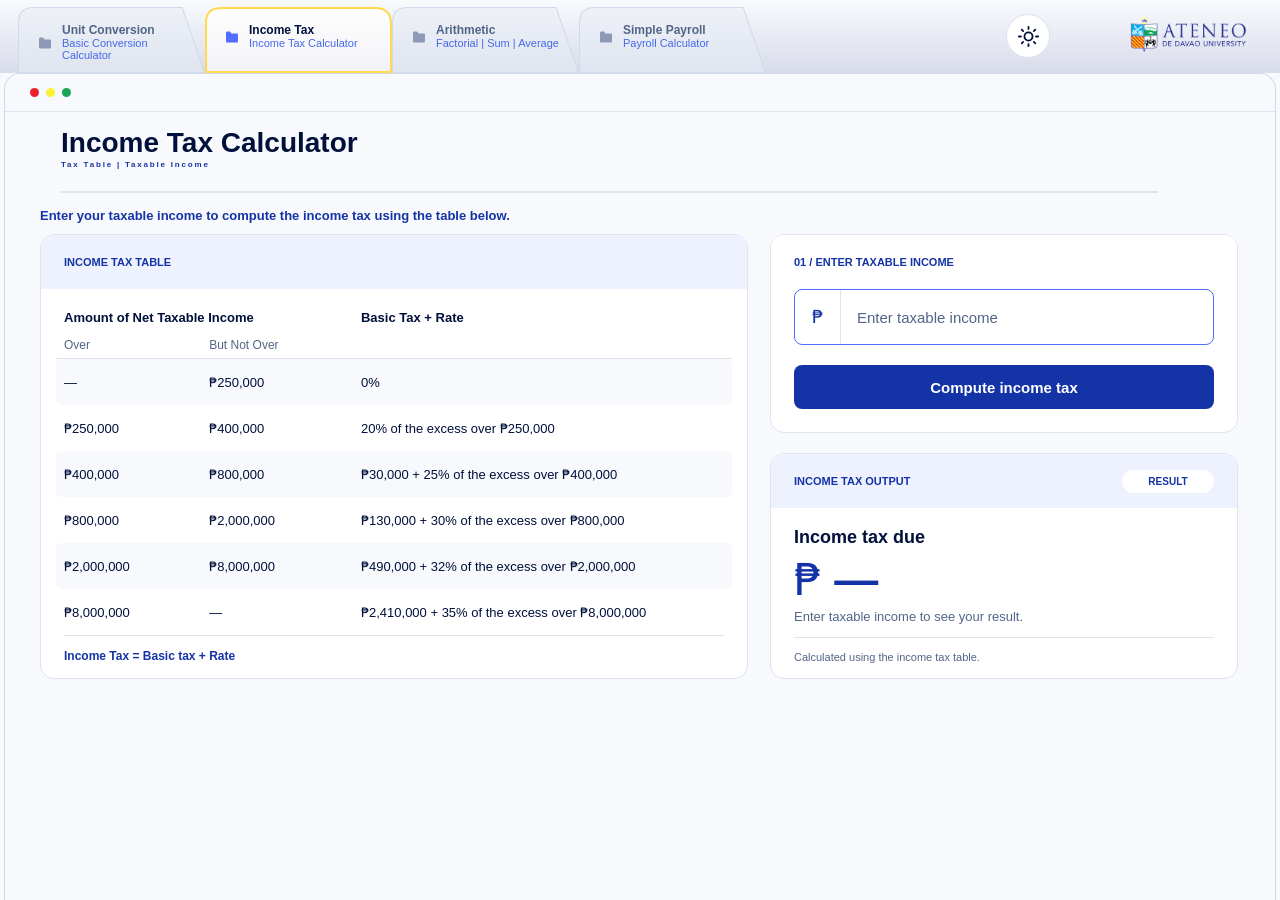
==== commit 2b90895e: "Replace Arithmetic page with Income Tax Calculator" ====
--- a/arithmetic.html
+++ b/arithmetic.html
@@ -3,9 +3,9 @@
   <head>
     <meta charset="UTF-8" />
     <meta name="viewport" content="width=device-width, initial-scale=1.0" />
-    <meta name="description" content="Factorial, sum, and average of the first N natural numbers" />
+    <meta name="description" content="Philippine annual income tax calculator" />
     <link rel="icon" type="image/png" href="favicon.png" />
-    <title>Arithmetic | CS 1130</title>
+    <title>Income Tax Calculator</title>
     <link rel="stylesheet" href="styles.css" />
     <script>
       if (localStorage.getItem("cs1130-theme") === "dark") {
@@ -39,7 +39,21 @@
               </span>
             </span>
           </a>
-          <a class="assignment-tab" href="income-tax-calculator.html">
+          <a class="assignment-tab active" href="income-tax-calculator.html" aria-current="page">
+            <img class="tab-shape light-active" src="assets/8b995.svg" alt="" />
+            <img class="tab-shape light-inactive" src="assets/d2b93.svg" alt="" />
+            <img class="tab-shape dark-active" src="assets/47702.svg" alt="" />
+            <img class="tab-shape dark-inactive" src="assets/4b747.svg" alt="" />
+            <span class="tab-copy">
+              <img class="folder-icon light-folder" src="assets/15833.svg" alt="" />
+              <img class="folder-icon dark-folder" src="assets/412c1.svg" alt="" />
+              <span>
+                <strong>Income Tax</strong>
+                <small>Income Tax Calculator</small>
+              </span>
+            </span>
+          </a>
+          <a class="assignment-tab" href="arithmetic.html">
             <img class="tab-shape light-active" src="assets/8b995.svg" alt="" />
             <img class="tab-shape light-inactive" src="assets/d2b93.svg" alt="" />
             <img class="tab-shape dark-active" src="assets/47702.svg" alt="" />
@@ -47,20 +61,6 @@
             <span class="tab-copy">
               <img class="folder-icon light-folder" src="assets/92afd.svg" alt="" />
               <img class="folder-icon dark-folder" src="assets/79f76.svg" alt="" />
-              <span>
-                <strong>Income Tax</strong>
-                <small>Income Tax Calculator</small>
-              </span>
-            </span>
-          </a>
-          <a class="assignment-tab active" href="arithmetic.html" aria-current="page">
-            <img class="tab-shape light-active" src="assets/8b995.svg" alt="" />
-            <img class="tab-shape light-inactive" src="assets/d2b93.svg" alt="" />
-            <img class="tab-shape dark-active" src="assets/47702.svg" alt="" />
-            <img class="tab-shape dark-inactive" src="assets/4b747.svg" alt="" />
-            <span class="tab-copy">
-              <img class="folder-icon light-folder" src="assets/15833.svg" alt="" />
-              <img class="folder-icon dark-folder" src="assets/412c1.svg" alt="" />
               <span>
                 <strong>Arithmetic</strong>
                 <small>Factorial | Sum | Average</small>
@@ -99,70 +99,94 @@
         </div>
         <div class="workspace-content">
           <header class="page-title">
-            <h1>Arithmetic</h1>
-            <p>Factorial | Sum | Average Calculator</p>
+            <h1>Income Tax Calculator</h1>
+            <p>Tax Table | Taxable Income</p>
           </header>
-          <p class="instruction">Calculate the factorial, sum, and average of the first N natural numbers.</p>
-          <div class="arithmetic-layout">
-            <section class="panel arithmetic-input">
+          <p class="instruction">Enter your taxable income to compute the income tax using the table below.</p>
+          <div class="tax-layout">
+            <section class="panel tax-table-panel">
               <header class="panel-header">
-                <strong>INPUT</strong>
+                <strong>INCOME TAX TABLE</strong>
               </header>
               <div class="panel-body">
-                <h2>Enter N (Natural Numbers)</h2>
-                <p>Enter N and select Calculate to see all three results.</p>
-                <div class="number-field">
-                  <input
-                    id="arithmetic-n-input"
-                    type="number"
-                    min="1"
-                    step="1"
-                    placeholder="Enter a value for N"
-                    aria-label="Natural number N"
-                  />
-                  <span>N</span>
+                <div class="tax-table" role="table" aria-label="Income tax brackets">
+                  <div class="tax-table-heading" role="row">
+                    <strong>Amount of Net Taxable Income</strong>
+                    <strong>Basic Tax + Rate</strong>
+                  </div>
+                  <div class="tax-column-labels" role="row">
+                    <span>Over</span>
+                    <span>But Not Over</span>
+                    <span></span>
+                  </div>
+                  <div class="tax-row" role="row">
+                    <span>—</span>
+                    <span>₱250,000</span>
+                    <span>0%</span>
+                  </div>
+                  <div class="tax-row" role="row">
+                    <span>₱250,000</span>
+                    <span>₱400,000</span>
+                    <span>20% of the excess over ₱250,000</span>
+                  </div>
+                  <div class="tax-row" role="row">
+                    <span>₱400,000</span>
+                    <span>₱800,000</span>
+                    <span>₱30,000 + 25% of the excess over ₱400,000</span>
+                  </div>
+                  <div class="tax-row" role="row">
+                    <span>₱800,000</span>
+                    <span>₱2,000,000</span>
+                    <span>₱130,000 + 30% of the excess over ₱800,000</span>
+                  </div>
+                  <div class="tax-row" role="row">
+                    <span>₱2,000,000</span>
+                    <span>₱8,000,000</span>
+                    <span>₱490,000 + 32% of the excess over ₱2,000,000</span>
+                  </div>
+                  <div class="tax-row" role="row">
+                    <span>₱8,000,000</span>
+                    <span>—</span>
+                    <span>₱2,410,000 + 35% of the excess over ₱8,000,000</span>
+                  </div>
                 </div>
-                <p id="arithmetic-help" class="input-help">
-                  Use a positive whole number (1, 2, 3, …).
-                </p>
-                <button id="arithmetic-calc-btn" class="primary-button" type="button">
-                  Calculate
-                </button>
-                <div class="how-it-works">
-                  <strong>HOW IT WORKS</strong>
-                  <p>Calculations use the numbers 1 through N.</p>
-                </div>
+                <p class="table-formula">Income Tax = Basic tax + Rate</p>
               </div>
             </section>
-            <section class="panel arithmetic-output">
-              <header class="panel-header">
-                <strong>ARITHMETIC OUTPUT</strong>
-                <span>RESULT</span>
-              </header>
-              <div class="panel-body">
-                <div class="arithmetic-row">
-                  <span>
-                    <strong>Factorial</strong>
-                    <small>N! = 1 × 2 × … × N</small>
-                  </span>
-                  <b id="res-factorial">—</b>
+            <div class="tax-side">
+              <section class="panel tax-input-card">
+                <header class="panel-header">
+                  <strong>01  /  ENTER TAXABLE INCOME</strong>
+                </header>
+                <div class="panel-body">
+                  <div class="currency-field">
+                    <span>₱</span>
+                    <input
+                      id="tax-income-input"
+                      type="number"
+                      min="0"
+                      placeholder="Enter taxable income"
+                      aria-label="Taxable income"
+                    />
+                  </div>
+                  <button id="compute-tax-btn" class="primary-button" type="button">
+                    Compute income tax
+                  </button>
                 </div>
-                <div class="arithmetic-row">
-                  <span>
-                    <strong>Sum</strong>
-                    <small>N × (N + 1) / 2</small>
-                  </span>
-                  <b id="res-sum">—</b>
+              </section>
+              <section class="panel tax-output-card">
+                <header class="panel-header">
+                  <strong>INCOME TAX OUTPUT</strong>
+                  <span>RESULT</span>
+                </header>
+                <div class="panel-body">
+                  <h2>Income tax due</h2>
+                  <strong id="tax-result" class="tax-result">₱ —</strong>
+                  <p id="tax-summary">Enter taxable income to see your result.</p>
+                  <small>Calculated using the income tax table.</small>
                 </div>
-                <div class="arithmetic-row">
-                  <span>
-                    <strong>Average</strong>
-                    <small>(N + 1) / 2</small>
-                  </span>
-                  <b id="res-average">—</b>
-                </div>
-              </div>
-            </section>
+              </section>
+            </div>
           </div>
         </div>
       </main>
@@ -190,4 +214,34 @@
       })();
     </script>
     <script>
-    <!-- Arithmetic Calculator Script -->+      (function () {
+        const money = new Intl.NumberFormat("en-PH", {
+          style: "currency",
+          currency: "PHP",
+          minimumFractionDigits: 2,
+        });
+
+        function calculateTax(income) {
+          if (income <= 250000) return 0;
+          if (income <= 400000) return (income - 250000) * 0.2;
+          if (income <= 800000) return 30000 + (income - 400000) * 0.25;
+          if (income <= 2000000) return 130000 + (income - 800000) * 0.3;
+          if (income <= 8000000) return 490000 + (income - 2000000) * 0.32;
+          return 2410000 + (income - 8000000) * 0.35;
+        }
+
+        const inputEl = document.getElementById("tax-income-input");
+        const computeBtn = document.getElementById("compute-tax-btn");
+        const resultEl = document.getElementById("tax-result");
+        const summaryEl = document.getElementById("tax-summary");
+
+        computeBtn.addEventListener("click", () => {
+          const val = Math.max(0, Number(inputEl.value) || 0);
+          const tax = calculateTax(val);
+          resultEl.textContent = money.format(tax);
+          summaryEl.textContent = `Tax due on ${money.format(val)} taxable income.`;
+        });
+      })();
+    </script>
+  </body>
+</html>
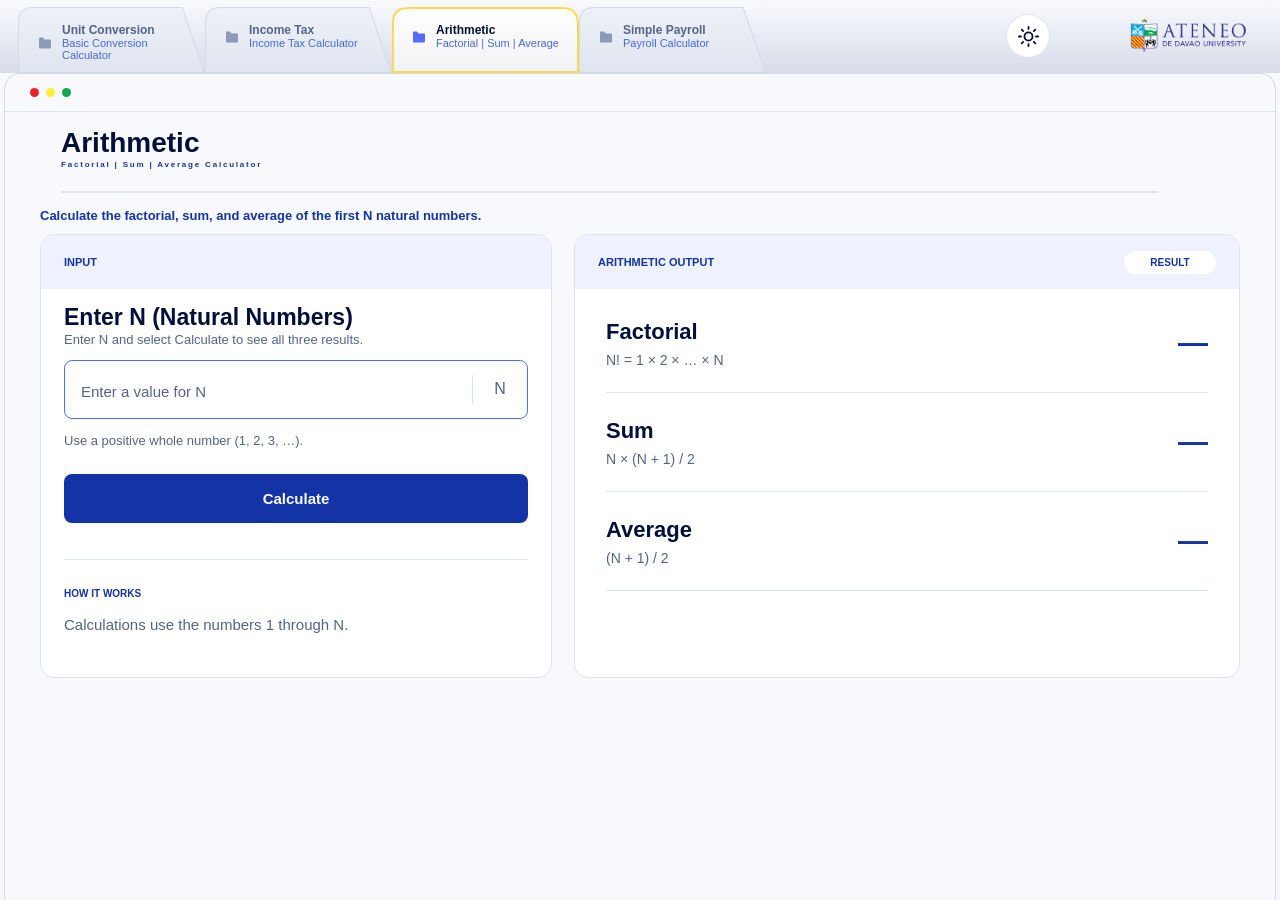
==== commit f61cf0e1: "Refactor arithmetic.html for improved structure" ====
--- a/arithmetic.html
+++ b/arithmetic.html
@@ -3,9 +3,9 @@
   <head>
     <meta charset="UTF-8" />
     <meta name="viewport" content="width=device-width, initial-scale=1.0" />
-    <meta name="description" content="Philippine annual income tax calculator" />
+    <meta name="description" content="Factorial, sum, and average of the first N natural numbers" />
     <link rel="icon" type="image/png" href="favicon.png" />
-    <title>Income Tax Calculator</title>
+    <title>Arithmetic</title>
     <link rel="stylesheet" href="styles.css" />
     <script>
       if (localStorage.getItem("cs1130-theme") === "dark") {
@@ -39,7 +39,21 @@
               </span>
             </span>
           </a>
-          <a class="assignment-tab active" href="income-tax-calculator.html" aria-current="page">
+          <a class="assignment-tab" href="income-tax-calculator.html">
+            <img class="tab-shape light-active" src="assets/8b995.svg" alt="" />
+            <img class="tab-shape light-inactive" src="assets/d2b93.svg" alt="" />
+            <img class="tab-shape dark-active" src="assets/47702.svg" alt="" />
+            <img class="tab-shape dark-inactive" src="assets/4b747.svg" alt="" />
+            <span class="tab-copy">
+              <img class="folder-icon light-folder" src="assets/92afd.svg" alt="" />
+              <img class="folder-icon dark-folder" src="assets/79f76.svg" alt="" />
+              <span>
+                <strong>Income Tax</strong>
+                <small>Income Tax Calculator</small>
+              </span>
+            </span>
+          </a>
+          <a class="assignment-tab active" href="arithmetic.html" aria-current="page">
             <img class="tab-shape light-active" src="assets/8b995.svg" alt="" />
             <img class="tab-shape light-inactive" src="assets/d2b93.svg" alt="" />
             <img class="tab-shape dark-active" src="assets/47702.svg" alt="" />
@@ -47,20 +61,6 @@
             <span class="tab-copy">
               <img class="folder-icon light-folder" src="assets/15833.svg" alt="" />
               <img class="folder-icon dark-folder" src="assets/412c1.svg" alt="" />
-              <span>
-                <strong>Income Tax</strong>
-                <small>Income Tax Calculator</small>
-              </span>
-            </span>
-          </a>
-          <a class="assignment-tab" href="arithmetic.html">
-            <img class="tab-shape light-active" src="assets/8b995.svg" alt="" />
-            <img class="tab-shape light-inactive" src="assets/d2b93.svg" alt="" />
-            <img class="tab-shape dark-active" src="assets/47702.svg" alt="" />
-            <img class="tab-shape dark-inactive" src="assets/4b747.svg" alt="" />
-            <span class="tab-copy">
-              <img class="folder-icon light-folder" src="assets/92afd.svg" alt="" />
-              <img class="folder-icon dark-folder" src="assets/79f76.svg" alt="" />
               <span>
                 <strong>Arithmetic</strong>
                 <small>Factorial | Sum | Average</small>
@@ -99,94 +99,70 @@
         </div>
         <div class="workspace-content">
           <header class="page-title">
-            <h1>Income Tax Calculator</h1>
-            <p>Tax Table | Taxable Income</p>
+            <h1>Arithmetic</h1>
+            <p>Factorial | Sum | Average Calculator</p>
           </header>
-          <p class="instruction">Enter your taxable income to compute the income tax using the table below.</p>
-          <div class="tax-layout">
-            <section class="panel tax-table-panel">
+          <p class="instruction">Calculate the factorial, sum, and average of the first N natural numbers.</p>
+          <div class="arithmetic-layout">
+            <section class="panel arithmetic-input">
               <header class="panel-header">
-                <strong>INCOME TAX TABLE</strong>
+                <strong>INPUT</strong>
               </header>
               <div class="panel-body">
-                <div class="tax-table" role="table" aria-label="Income tax brackets">
-                  <div class="tax-table-heading" role="row">
-                    <strong>Amount of Net Taxable Income</strong>
-                    <strong>Basic Tax + Rate</strong>
-                  </div>
-                  <div class="tax-column-labels" role="row">
-                    <span>Over</span>
-                    <span>But Not Over</span>
-                    <span></span>
-                  </div>
-                  <div class="tax-row" role="row">
-                    <span>—</span>
-                    <span>₱250,000</span>
-                    <span>0%</span>
-                  </div>
-                  <div class="tax-row" role="row">
-                    <span>₱250,000</span>
-                    <span>₱400,000</span>
-                    <span>20% of the excess over ₱250,000</span>
-                  </div>
-                  <div class="tax-row" role="row">
-                    <span>₱400,000</span>
-                    <span>₱800,000</span>
-                    <span>₱30,000 + 25% of the excess over ₱400,000</span>
-                  </div>
-                  <div class="tax-row" role="row">
-                    <span>₱800,000</span>
-                    <span>₱2,000,000</span>
-                    <span>₱130,000 + 30% of the excess over ₱800,000</span>
-                  </div>
-                  <div class="tax-row" role="row">
-                    <span>₱2,000,000</span>
-                    <span>₱8,000,000</span>
-                    <span>₱490,000 + 32% of the excess over ₱2,000,000</span>
-                  </div>
-                  <div class="tax-row" role="row">
-                    <span>₱8,000,000</span>
-                    <span>—</span>
-                    <span>₱2,410,000 + 35% of the excess over ₱8,000,000</span>
-                  </div>
-                </div>
-                <p class="table-formula">Income Tax = Basic tax + Rate</p>
+                <h2>Enter N (Natural Numbers)</h2>
+                <p>Enter N and select Calculate to see all three results.</p>
+                <div class="number-field">
+                  <input
+                    id="arithmetic-n-input"
+                    type="number"
+                    min="1"
+                    step="1"
+                    placeholder="Enter a value for N"
+                    aria-label="Natural number N"
+                  />
+                  <span>N</span>
+                </div>
+                <p id="arithmetic-help" class="input-help">
+                  Use a positive whole number (1, 2, 3, …).
+                </p>
+                <button id="arithmetic-calc-btn" class="primary-button" type="button">
+                  Calculate
+                </button>
+                <div class="how-it-works">
+                  <strong>HOW IT WORKS</strong>
+                  <p>Calculations use the numbers 1 through N.</p>
+                </div>
               </div>
             </section>
-            <div class="tax-side">
-              <section class="panel tax-input-card">
-                <header class="panel-header">
-                  <strong>01  /  ENTER TAXABLE INCOME</strong>
-                </header>
-                <div class="panel-body">
-                  <div class="currency-field">
-                    <span>₱</span>
-                    <input
-                      id="tax-income-input"
-                      type="number"
-                      min="0"
-                      placeholder="Enter taxable income"
-                      aria-label="Taxable income"
-                    />
-                  </div>
-                  <button id="compute-tax-btn" class="primary-button" type="button">
-                    Compute income tax
-                  </button>
-                </div>
-              </section>
-              <section class="panel tax-output-card">
-                <header class="panel-header">
-                  <strong>INCOME TAX OUTPUT</strong>
-                  <span>RESULT</span>
-                </header>
-                <div class="panel-body">
-                  <h2>Income tax due</h2>
-                  <strong id="tax-result" class="tax-result">₱ —</strong>
-                  <p id="tax-summary">Enter taxable income to see your result.</p>
-                  <small>Calculated using the income tax table.</small>
-                </div>
-              </section>
-            </div>
+            <section class="panel arithmetic-output">
+              <header class="panel-header">
+                <strong>ARITHMETIC OUTPUT</strong>
+                <span>RESULT</span>
+              </header>
+              <div class="panel-body">
+                <div class="arithmetic-row">
+                  <span>
+                    <strong>Factorial</strong>
+                    <small>N! = 1 × 2 × … × N</small>
+                  </span>
+                  <b id="res-factorial">—</b>
+                </div>
+                <div class="arithmetic-row">
+                  <span>
+                    <strong>Sum</strong>
+                    <small>N × (N + 1) / 2</small>
+                  </span>
+                  <b id="res-sum">—</b>
+                </div>
+                <div class="arithmetic-row">
+                  <span>
+                    <strong>Average</strong>
+                    <small>(N + 1) / 2</small>
+                  </span>
+                  <b id="res-average">—</b>
+                </div>
+              </div>
+            </section>
           </div>
         </div>
       </main>
@@ -215,31 +191,50 @@
     </script>
     <script>
       (function () {
-        const money = new Intl.NumberFormat("en-PH", {
-          style: "currency",
-          currency: "PHP",
-          minimumFractionDigits: 2,
-        });
-
-        function calculateTax(income) {
-          if (income <= 250000) return 0;
-          if (income <= 400000) return (income - 250000) * 0.2;
-          if (income <= 800000) return 30000 + (income - 400000) * 0.25;
-          if (income <= 2000000) return 130000 + (income - 800000) * 0.3;
-          if (income <= 8000000) return 490000 + (income - 2000000) * 0.32;
-          return 2410000 + (income - 8000000) * 0.35;
-        }
-
-        const inputEl = document.getElementById("tax-income-input");
-        const computeBtn = document.getElementById("compute-tax-btn");
-        const resultEl = document.getElementById("tax-result");
-        const summaryEl = document.getElementById("tax-summary");
-
-        computeBtn.addEventListener("click", () => {
-          const val = Math.max(0, Number(inputEl.value) || 0);
-          const tax = calculateTax(val);
-          resultEl.textContent = money.format(tax);
-          summaryEl.textContent = `Tax due on ${money.format(val)} taxable income.`;
+        const inputEl = document.getElementById("arithmetic-n-input");
+        const helpEl = document.getElementById("arithmetic-help");
+        const calcBtn = document.getElementById("arithmetic-calc-btn");
+        const resFactorial = document.getElementById("res-factorial");
+        const resSum = document.getElementById("res-sum");
+        const resAverage = document.getElementById("res-average");
+
+        calcBtn.addEventListener("click", () => {
+          const n = Number(inputEl.value);
+          if (!Number.isInteger(n) || n < 1 || n > 170) {
+            helpEl.textContent = "Enter a whole number from 1 to 170.";
+            helpEl.classList.add("error");
+            resFactorial.textContent = "—";
+            resSum.textContent = "—";
+            resAverage.textContent = "—";
+            return;
+          }
+
+          let factorial = 1;
+          let factor = 1;
+          while (factor <= n) {
+            factorial *= factor;
+            factor += 1;
+          }
+
+          let sum = 0;
+          let addend = 1;
+          do {
+            sum += addend;
+            addend += 1;
+          } while (addend <= n);
+
+          let total = 0;
+          for (let number = 1; number <= n; number += 1) {
+            total += number;
+          }
+
+          const average = total / n;
+
+          helpEl.textContent = "Use a positive whole number (1, 2, 3, …).";
+          helpEl.classList.remove("error");
+          resFactorial.textContent = factorial.toLocaleString("en-US");
+          resSum.textContent = sum.toLocaleString("en-US");
+          resAverage.textContent = average.toLocaleString("en-US");
         });
       })();
     </script>
